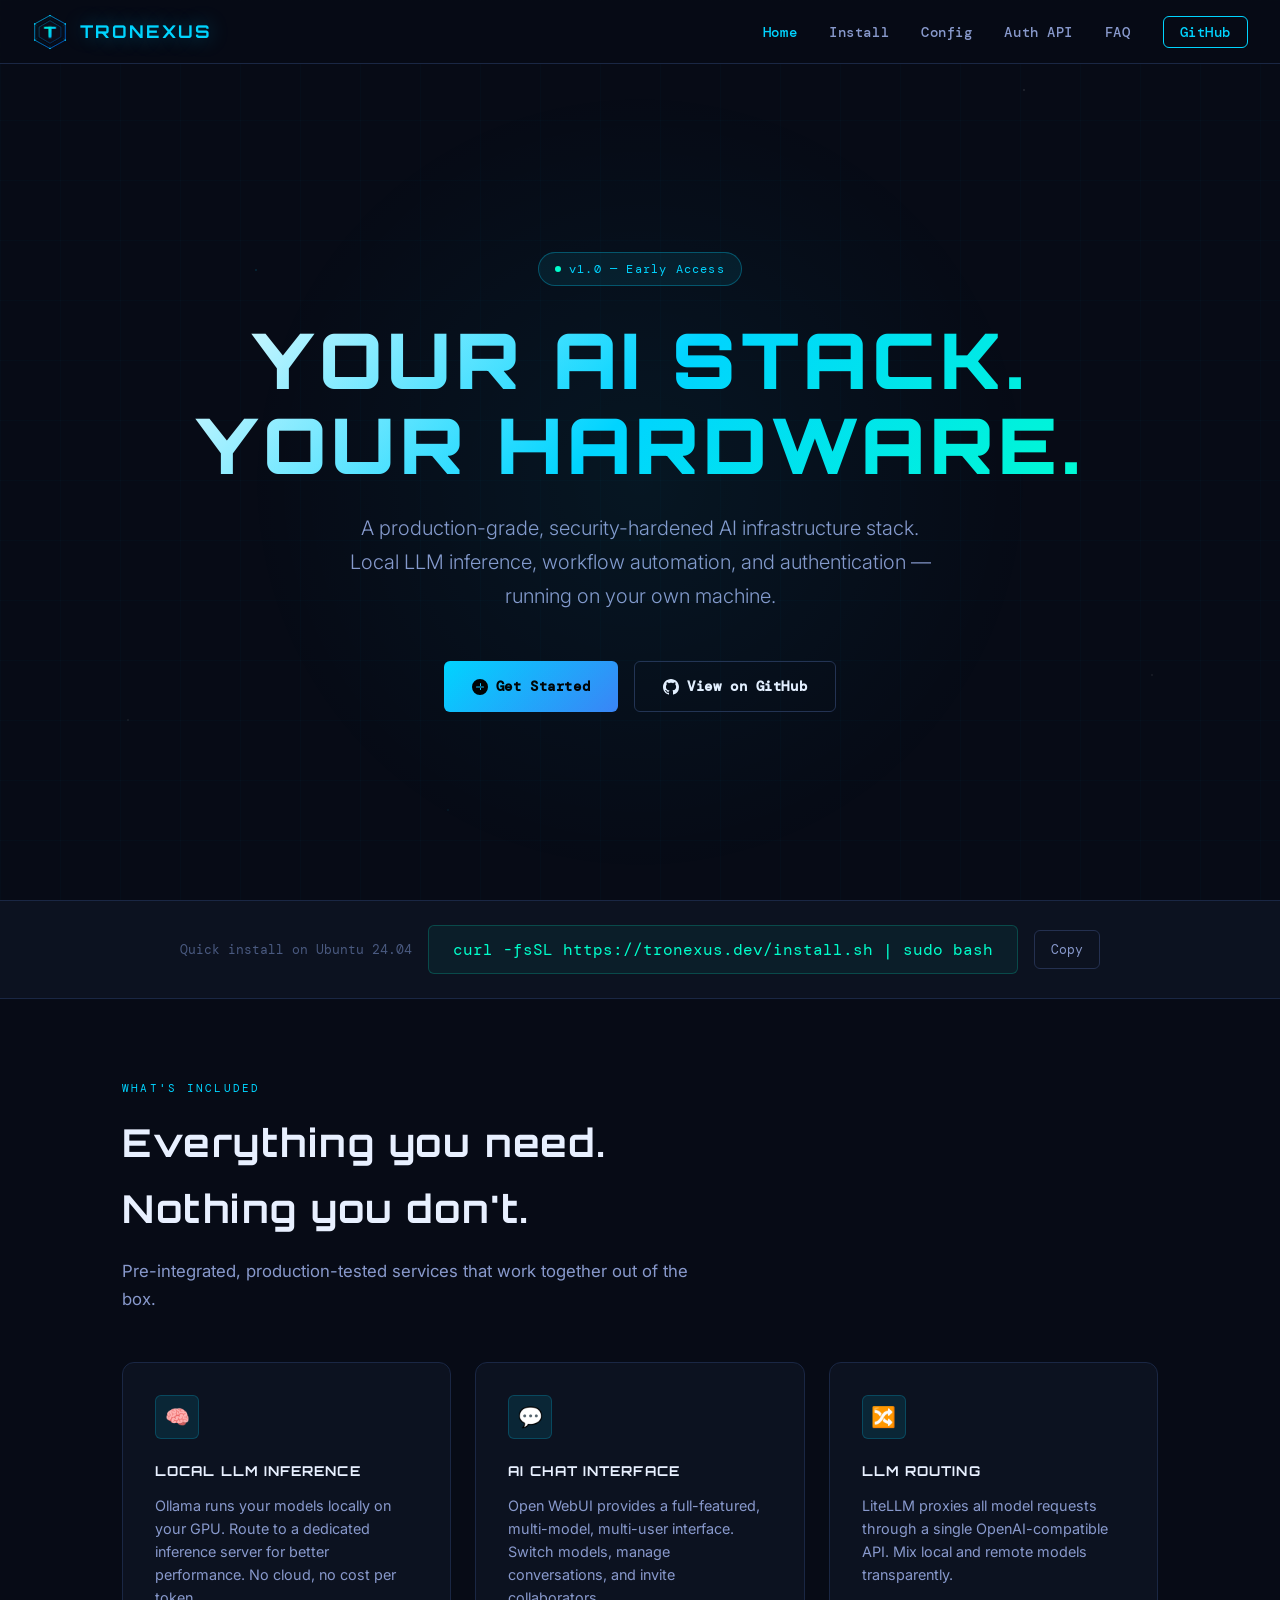
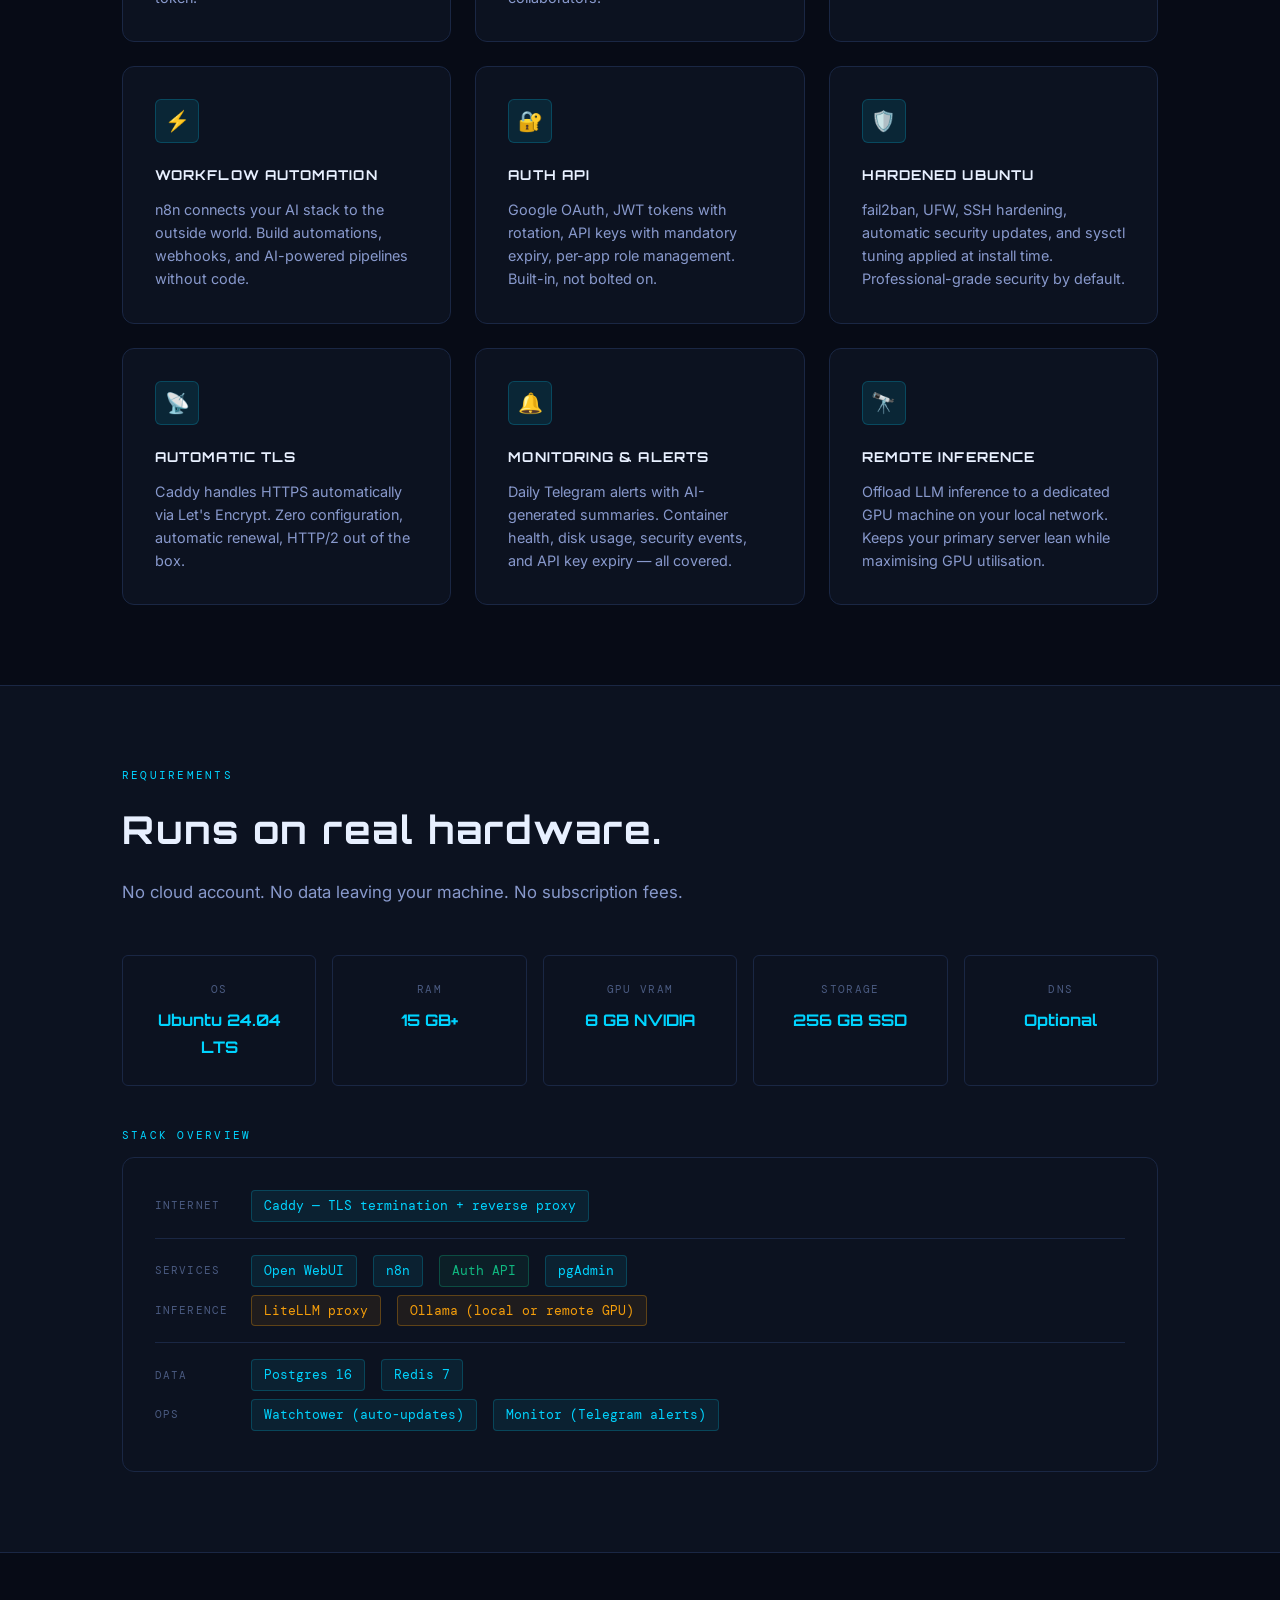
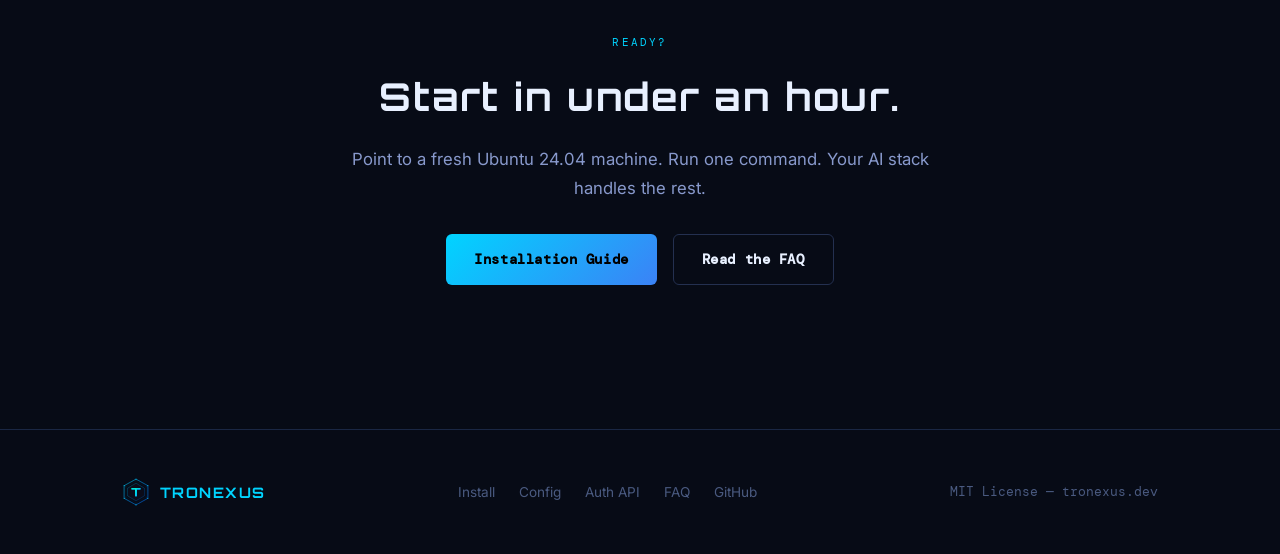
==== website/index.html @ 97d5e2e8 "Add Tronexus website — homepage, docs, FAQ, logo, theme" ====
<!DOCTYPE html>
<html lang="en">
<head>
  <meta charset="UTF-8">
  <meta name="viewport" content="width=device-width, initial-scale=1.0">
  <title>Tronexus — Self-Hosted AI Stack</title>
  <meta name="description" content="A production-grade, security-hardened self-hosted AI stack. Install on your own hardware in under an hour.">
  <link rel="stylesheet" href="css/style.css">
  <link rel="icon" href="img/logo.svg" type="image/svg+xml">
</head>
<body>

<nav>
  <a href="index.html" class="nav-brand">
    <img src="img/logo.svg" alt="Tronexus">
    <span>TRONEXUS</span>
  </a>
  <ul class="nav-links">
    <li><a href="index.html" class="active">Home</a></li>
    <li><a href="docs/installation.html">Install</a></li>
    <li><a href="docs/configuration.html">Config</a></li>
    <li><a href="docs/auth-api.html">Auth API</a></li>
    <li><a href="docs/faq.html">FAQ</a></li>
    <li><a href="https://github.com/Tronexus/tronexus-stack" class="nav-cta">GitHub</a></li>
  </ul>
</nav>

<main>

  <!-- HERO -->
  <section class="hero">
    <div class="hero-glow"></div>
    <div class="container hero-content">
      <div class="hero-badge">v1.0 — Early Access</div>
      <h1>YOUR AI STACK.<br>YOUR HARDWARE.</h1>
      <p class="hero-sub">
        A production-grade, security-hardened AI infrastructure stack.
        Local LLM inference, workflow automation, and authentication — running on your own machine.
      </p>
      <div class="hero-actions">
        <a href="docs/installation.html" class="btn btn-primary">
          <svg width="16" height="16" viewBox="0 0 16 16" fill="currentColor"><path d="M8 0a8 8 0 1 1 0 16A8 8 0 0 1 8 0zm3.5 7.5h-7a.5.5 0 0 0 0 1h7a.5.5 0 0 0 0-1zm-3-3.5a.5.5 0 0 0-.5.5v6a.5.5 0 0 0 1 0v-6a.5.5 0 0 0-.5-.5z"/></svg>
          Get Started
        </a>
        <a href="https://github.com/Tronexus/tronexus-stack" class="btn btn-secondary">
          <svg width="16" height="16" viewBox="0 0 16 16" fill="currentColor"><path d="M8 0C3.58 0 0 3.58 0 8c0 3.54 2.29 6.53 5.47 7.59.4.07.55-.17.55-.38 0-.19-.01-.82-.01-1.49-2.01.37-2.53-.49-2.69-.94-.09-.23-.48-.94-.82-1.13-.28-.15-.68-.52-.01-.53.63-.01 1.08.58 1.23.82.72 1.21 1.87.87 2.33.66.07-.52.28-.87.51-1.07-1.78-.2-3.64-.89-3.64-3.95 0-.87.31-1.59.82-2.15-.08-.2-.36-1.02.08-2.12 0 0 .67-.21 2.2.82.64-.18 1.32-.27 2-.27.68 0 1.36.09 2 .27 1.53-1.04 2.2-.82 2.2-.82.44 1.1.16 1.92.08 2.12.51.56.82 1.27.82 2.15 0 3.07-1.87 3.75-3.65 3.95.29.25.54.73.54 1.48 0 1.07-.01 1.93-.01 2.2 0 .21.15.46.55.38A8.013 8.013 0 0 0 16 8c0-4.42-3.58-8-8-8z"/></svg>
          View on GitHub
        </a>
      </div>
    </div>
  </section>

  <!-- INSTALL STRIP -->
  <div class="install-strip">
    <div class="container">
      <div class="install-cmd">
        <span style="font-family:var(--font-mono);font-size:0.8rem;color:var(--text3);">Quick install on Ubuntu 24.04</span>
        <code>curl -fsSL https://tronexus.dev/install.sh | sudo bash</code>
        <button class="copy-btn" onclick="navigator.clipboard.writeText('curl -fsSL https://tronexus.dev/install.sh | sudo bash');this.textContent='Copied!';setTimeout(()=>this.textContent='Copy',2000)">Copy</button>
      </div>
    </div>
  </div>

  <!-- FEATURES -->
  <section>
    <div class="container">
      <div class="section-label">What's included</div>
      <h2 class="section-title">Everything you need.<br>Nothing you don't.</h2>
      <p class="section-desc">Pre-integrated, production-tested services that work together out of the box.</p>

      <div class="features-grid">
        <div class="feature-card">
          <div class="feature-icon">🧠</div>
          <h3>LOCAL LLM INFERENCE</h3>
          <p>Ollama runs your models locally on your GPU. Route to a dedicated inference server for better performance. No cloud, no cost per token.</p>
        </div>
        <div class="feature-card">
          <div class="feature-icon">💬</div>
          <h3>AI CHAT INTERFACE</h3>
          <p>Open WebUI provides a full-featured, multi-model, multi-user interface. Switch models, manage conversations, and invite collaborators.</p>
        </div>
        <div class="feature-card">
          <div class="feature-icon">🔀</div>
          <h3>LLM ROUTING</h3>
          <p>LiteLLM proxies all model requests through a single OpenAI-compatible API. Mix local and remote models transparently.</p>
        </div>
        <div class="feature-card">
          <div class="feature-icon">⚡</div>
          <h3>WORKFLOW AUTOMATION</h3>
          <p>n8n connects your AI stack to the outside world. Build automations, webhooks, and AI-powered pipelines without code.</p>
        </div>
        <div class="feature-card">
          <div class="feature-icon">🔐</div>
          <h3>AUTH API</h3>
          <p>Google OAuth, JWT tokens with rotation, API keys with mandatory expiry, per-app role management. Built-in, not bolted on.</p>
        </div>
        <div class="feature-card">
          <div class="feature-icon">🛡️</div>
          <h3>HARDENED UBUNTU</h3>
          <p>fail2ban, UFW, SSH hardening, automatic security updates, and sysctl tuning applied at install time. Professional-grade security by default.</p>
        </div>
        <div class="feature-card">
          <div class="feature-icon">📡</div>
          <h3>AUTOMATIC TLS</h3>
          <p>Caddy handles HTTPS automatically via Let's Encrypt. Zero configuration, automatic renewal, HTTP/2 out of the box.</p>
        </div>
        <div class="feature-card">
          <div class="feature-icon">🔔</div>
          <h3>MONITORING & ALERTS</h3>
          <p>Daily Telegram alerts with AI-generated summaries. Container health, disk usage, security events, and API key expiry — all covered.</p>
        </div>
        <div class="feature-card">
          <div class="feature-icon">🔭</div>
          <h3>REMOTE INFERENCE</h3>
          <p>Offload LLM inference to a dedicated GPU machine on your local network. Keeps your primary server lean while maximising GPU utilisation.</p>
        </div>
      </div>
    </div>
  </section>

  <!-- HARDWARE -->
  <section style="background:var(--bg2);border-top:1px solid var(--border);border-bottom:1px solid var(--border);">
    <div class="container">
      <div class="section-label">Requirements</div>
      <h2 class="section-title">Runs on real hardware.</h2>
      <p class="section-desc">No cloud account. No data leaving your machine. No subscription fees.</p>
      <div class="hw-grid">
        <div class="hw-card">
          <div class="hw-label">OS</div>
          <div class="hw-value">Ubuntu 24.04 LTS</div>
        </div>
        <div class="hw-card">
          <div class="hw-label">RAM</div>
          <div class="hw-value">15 GB+</div>
        </div>
        <div class="hw-card">
          <div class="hw-label">GPU VRAM</div>
          <div class="hw-value">8 GB NVIDIA</div>
        </div>
        <div class="hw-card">
          <div class="hw-label">Storage</div>
          <div class="hw-value">256 GB SSD</div>
        </div>
        <div class="hw-card">
          <div class="hw-label">DNS</div>
          <div class="hw-value">Optional</div>
        </div>
      </div>

      <div style="margin-top:2.5rem;">
        <div class="section-label">Stack overview</div>
        <div class="stack-diagram">
          <div class="layer">
            <span class="layer-label">Internet</span>
            <span class="stack-badge">Caddy — TLS termination + reverse proxy</span>
          </div>
          <hr class="stack-divider">
          <div class="layer">
            <span class="layer-label">Services</span>
            <span class="stack-badge">Open WebUI</span>
            <span class="stack-badge">n8n</span>
            <span class="stack-badge green">Auth API</span>
            <span class="stack-badge">pgAdmin</span>
          </div>
          <div class="layer">
            <span class="layer-label">Inference</span>
            <span class="stack-badge yellow">LiteLLM proxy</span>
            <span class="stack-badge yellow">Ollama (local or remote GPU)</span>
          </div>
          <hr class="stack-divider">
          <div class="layer">
            <span class="layer-label">Data</span>
            <span class="stack-badge">Postgres 16</span>
            <span class="stack-badge">Redis 7</span>
          </div>
          <div class="layer">
            <span class="layer-label">Ops</span>
            <span class="stack-badge">Watchtower (auto-updates)</span>
            <span class="stack-badge">Monitor (Telegram alerts)</span>
          </div>
        </div>
      </div>
    </div>
  </section>

  <!-- CTA -->
  <section>
    <div class="container" style="text-align:center;">
      <div class="section-label">Ready?</div>
      <h2 class="section-title">Start in under an hour.</h2>
      <p class="section-desc" style="margin:0 auto 2rem;">
        Point to a fresh Ubuntu 24.04 machine. Run one command. Your AI stack handles the rest.
      </p>
      <div class="hero-actions">
        <a href="docs/installation.html" class="btn btn-primary">Installation Guide</a>
        <a href="docs/faq.html" class="btn btn-secondary">Read the FAQ</a>
      </div>
    </div>
  </section>

</main>

<footer>
  <div class="container">
    <div class="footer-inner">
      <a href="index.html" class="footer-brand">
        <img src="img/logo.svg" alt="Tronexus">
        <span>TRONEXUS</span>
      </a>
      <ul class="footer-links">
        <li><a href="docs/installation.html">Install</a></li>
        <li><a href="docs/configuration.html">Config</a></li>
        <li><a href="docs/auth-api.html">Auth API</a></li>
        <li><a href="docs/faq.html">FAQ</a></li>
        <li><a href="https://github.com/Tronexus/tronexus-stack">GitHub</a></li>
      </ul>
      <span class="footer-copy">MIT License — tronexus.dev</span>
    </div>
  </div>
</footer>

</body>
</html>
---- website/css/style.css ----
/* =============================================================================
   TRONEXUS — Stylesheet
   Theme: Deep Space / Federation Computing
   ============================================================================= */

@import url('https://fonts.googleapis.com/css2?family=Orbitron:wght@400;600;700;900&family=DM+Mono:ital,wght@0,300;0,400;0,500;1,300&family=Inter:wght@300;400;500;600&display=swap');

/* Variables */
:root {
  --bg:          #070b16;
  --bg2:         #0c1220;
  --bg3:         #111827;
  --border:      #1a2744;
  --border2:     #243050;
  --cyan:        #00d4ff;
  --cyan2:       #00ffcc;
  --blue:        #0ea5e9;
  --blue2:       #3b82f6;
  --text:        #e8f0ff;
  --text2:       #8899cc;
  --text3:       #4a5a80;
  --warning:     #f59e0b;
  --success:     #10b981;
  --font-display: 'Orbitron', monospace;
  --font-mono:    'DM Mono', monospace;
  --font-body:    'Inter', sans-serif;
  --glow-cyan:   0 0 20px rgba(0, 212, 255, 0.4);
  --glow-blue:   0 0 20px rgba(14, 165, 233, 0.3);
  --radius:      6px;
  --radius-lg:   12px;
}

/* Reset */
*, *::before, *::after { box-sizing: border-box; margin: 0; padding: 0; }

html { scroll-behavior: smooth; }

body {
  background: var(--bg);
  color: var(--text);
  font-family: var(--font-body);
  font-size: 16px;
  line-height: 1.7;
  overflow-x: hidden;
}

/* Star field background */
body::before {
  content: '';
  position: fixed;
  inset: 0;
  background-image:
    radial-gradient(1px 1px at 20% 30%, rgba(0,212,255,0.4) 0%, transparent 100%),
    radial-gradient(1px 1px at 80% 10%, rgba(255,255,255,0.3) 0%, transparent 100%),
    radial-gradient(1px 1px at 50% 60%, rgba(0,212,255,0.2) 0%, transparent 100%),
    radial-gradient(1px 1px at 10% 80%, rgba(255,255,255,0.2) 0%, transparent 100%),
    radial-gradient(1px 1px at 70% 50%, rgba(255,255,255,0.15) 0%, transparent 100%),
    radial-gradient(1px 1px at 35% 90%, rgba(0,212,255,0.2) 0%, transparent 100%),
    radial-gradient(1px 1px at 90% 75%, rgba(255,255,255,0.2) 0%, transparent 100%);
  pointer-events: none;
  z-index: 0;
}

/* Grid overlay */
body::after {
  content: '';
  position: fixed;
  inset: 0;
  background-image:
    linear-gradient(rgba(0,212,255,0.02) 1px, transparent 1px),
    linear-gradient(90deg, rgba(0,212,255,0.02) 1px, transparent 1px);
  background-size: 60px 60px;
  pointer-events: none;
  z-index: 0;
}

/* ── NAV ──────────────────────────────────────────────────────────────────── */
nav {
  position: fixed;
  top: 0;
  left: 0;
  right: 0;
  z-index: 100;
  background: rgba(7,11,22,0.92);
  backdrop-filter: blur(12px);
  border-bottom: 1px solid var(--border);
  padding: 0 2rem;
  height: 64px;
  display: flex;
  align-items: center;
  justify-content: space-between;
}

.nav-brand {
  display: flex;
  align-items: center;
  gap: 12px;
  text-decoration: none;
}

.nav-brand img { width: 36px; height: 36px; }

.nav-brand span {
  font-family: var(--font-display);
  font-size: 1.1rem;
  font-weight: 700;
  color: var(--cyan);
  letter-spacing: 0.12em;
  text-shadow: var(--glow-cyan);
}

.nav-links {
  display: flex;
  align-items: center;
  gap: 2rem;
  list-style: none;
}

.nav-links a {
  color: var(--text2);
  text-decoration: none;
  font-size: 0.875rem;
  font-weight: 500;
  letter-spacing: 0.04em;
  transition: color 0.2s;
  font-family: var(--font-mono);
}

.nav-links a:hover { color: var(--cyan); }
.nav-links a.active { color: var(--cyan); }

.nav-cta {
  background: transparent;
  border: 1px solid var(--cyan);
  color: var(--cyan) !important;
  padding: 6px 16px;
  border-radius: var(--radius);
  transition: background 0.2s, box-shadow 0.2s !important;
}

.nav-cta:hover {
  background: rgba(0,212,255,0.1) !important;
  box-shadow: var(--glow-cyan) !important;
}

/* ── LAYOUT ──────────────────────────────────────────────────────────────── */
main {
  position: relative;
  z-index: 1;
  padding-top: 64px;
}

.container {
  max-width: 1100px;
  margin: 0 auto;
  padding: 0 2rem;
}

.container-narrow {
  max-width: 800px;
  margin: 0 auto;
  padding: 0 2rem;
}

section { padding: 5rem 0; }

/* ── HERO ─────────────────────────────────────────────────────────────────── */
.hero {
  min-height: calc(100vh - 64px);
  display: flex;
  align-items: center;
  position: relative;
  overflow: hidden;
  padding: 4rem 0;
}

.hero-glow {
  position: absolute;
  width: 800px;
  height: 800px;
  border-radius: 50%;
  background: radial-gradient(circle, rgba(0,212,255,0.06) 0%, transparent 70%);
  top: 50%;
  left: 50%;
  transform: translate(-50%, -50%);
  pointer-events: none;
}

.hero-content {
  text-align: center;
  width: 100%;
}

.hero-badge {
  display: inline-flex;
  align-items: center;
  gap: 8px;
  background: rgba(0,212,255,0.08);
  border: 1px solid rgba(0,212,255,0.3);
  border-radius: 100px;
  padding: 6px 16px;
  font-family: var(--font-mono);
  font-size: 0.75rem;
  color: var(--cyan);
  letter-spacing: 0.1em;
  margin-bottom: 2rem;
}

.hero-badge::before {
  content: '';
  width: 6px;
  height: 6px;
  border-radius: 50%;
  background: var(--cyan2);
  animation: pulse 2s infinite;
}

@keyframes pulse {
  0%, 100% { opacity: 1; transform: scale(1); }
  50% { opacity: 0.5; transform: scale(0.8); }
}

.hero h1 {
  font-family: var(--font-display);
  font-size: clamp(2.5rem, 6vw, 5rem);
  font-weight: 900;
  letter-spacing: 0.06em;
  line-height: 1.1;
  background: linear-gradient(135deg, #ffffff 0%, #00d4ff 50%, #00ffcc 100%);
  -webkit-background-clip: text;
  -webkit-text-fill-color: transparent;
  background-clip: text;
  margin-bottom: 1.5rem;
}

.hero-sub {
  font-size: 1.25rem;
  color: var(--text2);
  max-width: 600px;
  margin: 0 auto 3rem;
  font-weight: 300;
}

.hero-actions {
  display: flex;
  gap: 1rem;
  justify-content: center;
  flex-wrap: wrap;
}

/* ── BUTTONS ──────────────────────────────────────────────────────────────── */
.btn {
  display: inline-flex;
  align-items: center;
  gap: 8px;
  padding: 12px 28px;
  border-radius: var(--radius);
  font-size: 0.9rem;
  font-weight: 600;
  text-decoration: none;
  cursor: pointer;
  border: none;
  transition: all 0.2s;
  font-family: var(--font-mono);
  letter-spacing: 0.04em;
}

.btn-primary {
  background: linear-gradient(135deg, var(--cyan), var(--blue2));
  color: #000;
}

.btn-primary:hover {
  box-shadow: 0 0 30px rgba(0,212,255,0.5);
  transform: translateY(-1px);
}

.btn-secondary {
  background: transparent;
  color: var(--text);
  border: 1px solid var(--border2);
}

.btn-secondary:hover {
  border-color: var(--cyan);
  color: var(--cyan);
  background: rgba(0,212,255,0.05);
}

/* ── INSTALL STRIP ────────────────────────────────────────────────────────── */
.install-strip {
  background: var(--bg2);
  border-top: 1px solid var(--border);
  border-bottom: 1px solid var(--border);
  padding: 1.5rem 0;
}

.install-cmd {
  display: flex;
  align-items: center;
  justify-content: center;
  gap: 1rem;
  flex-wrap: wrap;
}

.install-cmd code {
  font-family: var(--font-mono);
  font-size: 1rem;
  color: var(--cyan2);
  background: rgba(0,255,204,0.05);
  border: 1px solid rgba(0,255,204,0.2);
  padding: 10px 24px;
  border-radius: var(--radius);
}

.install-cmd .copy-btn {
  background: transparent;
  border: 1px solid var(--border2);
  color: var(--text2);
  padding: 10px 16px;
  border-radius: var(--radius);
  cursor: pointer;
  font-family: var(--font-mono);
  font-size: 0.8rem;
  transition: all 0.2s;
}

.install-cmd .copy-btn:hover {
  border-color: var(--cyan);
  color: var(--cyan);
}

/* ── SECTION HEADINGS ─────────────────────────────────────────────────────── */
.section-label {
  font-family: var(--font-mono);
  font-size: 0.7rem;
  letter-spacing: 0.2em;
  color: var(--cyan);
  text-transform: uppercase;
  margin-bottom: 0.75rem;
}

.section-title {
  font-family: var(--font-display);
  font-size: clamp(1.5rem, 3vw, 2.5rem);
  font-weight: 700;
  color: var(--text);
  letter-spacing: 0.04em;
  margin-bottom: 1rem;
}

.section-desc {
  color: var(--text2);
  font-size: 1.05rem;
  max-width: 600px;
  margin-bottom: 3rem;
}

/* ── FEATURES GRID ────────────────────────────────────────────────────────── */
.features-grid {
  display: grid;
  grid-template-columns: repeat(auto-fit, minmax(300px, 1fr));
  gap: 1.5rem;
}

.feature-card {
  background: var(--bg2);
  border: 1px solid var(--border);
  border-radius: var(--radius-lg);
  padding: 2rem;
  position: relative;
  overflow: hidden;
  transition: border-color 0.2s, transform 0.2s;
}

.feature-card::before {
  content: '';
  position: absolute;
  top: 0;
  left: 0;
  right: 0;
  height: 1px;
  background: linear-gradient(90deg, transparent, var(--cyan), transparent);
  opacity: 0;
  transition: opacity 0.2s;
}

.feature-card:hover {
  border-color: var(--border2);
  transform: translateY(-2px);
}

.feature-card:hover::before { opacity: 1; }

.feature-icon {
  width: 44px;
  height: 44px;
  border-radius: var(--radius);
  background: rgba(0,212,255,0.1);
  border: 1px solid rgba(0,212,255,0.2);
  display: flex;
  align-items: center;
  justify-content: center;
  margin-bottom: 1.25rem;
  font-size: 1.25rem;
}

.feature-card h3 {
  font-family: var(--font-display);
  font-size: 0.85rem;
  font-weight: 700;
  letter-spacing: 0.08em;
  color: var(--text);
  margin-bottom: 0.75rem;
}

.feature-card p {
  color: var(--text2);
  font-size: 0.9rem;
  line-height: 1.6;
}

/* ── HARDWARE SECTION ─────────────────────────────────────────────────────── */
.hw-grid {
  display: grid;
  grid-template-columns: repeat(auto-fit, minmax(180px, 1fr));
  gap: 1rem;
}

.hw-card {
  background: var(--bg2);
  border: 1px solid var(--border);
  border-radius: var(--radius);
  padding: 1.5rem;
  text-align: center;
}

.hw-card .hw-label {
  font-family: var(--font-mono);
  font-size: 0.7rem;
  letter-spacing: 0.12em;
  color: var(--text3);
  text-transform: uppercase;
  margin-bottom: 0.5rem;
}

.hw-card .hw-value {
  font-family: var(--font-display);
  font-size: 1rem;
  font-weight: 700;
  color: var(--cyan);
}

/* ── STACK DIAGRAM ────────────────────────────────────────────────────────── */
.stack-diagram {
  background: var(--bg2);
  border: 1px solid var(--border);
  border-radius: var(--radius-lg);
  padding: 2rem;
  font-family: var(--font-mono);
  font-size: 0.85rem;
  color: var(--text2);
  overflow-x: auto;
}

.stack-diagram .layer {
  display: flex;
  gap: 1rem;
  margin-bottom: 0.5rem;
  align-items: center;
}

.stack-diagram .layer-label {
  color: var(--text3);
  font-size: 0.7rem;
  letter-spacing: 0.1em;
  min-width: 80px;
  text-transform: uppercase;
}

.stack-badge {
  background: rgba(0,212,255,0.08);
  border: 1px solid rgba(0,212,255,0.2);
  color: var(--cyan);
  padding: 4px 12px;
  border-radius: 4px;
  font-size: 0.8rem;
  white-space: nowrap;
}

.stack-badge.green {
  background: rgba(16,185,129,0.08);
  border-color: rgba(16,185,129,0.3);
  color: var(--success);
}

.stack-badge.yellow {
  background: rgba(245,158,11,0.08);
  border-color: rgba(245,158,11,0.3);
  color: var(--warning);
}

.stack-divider {
  border: none;
  border-top: 1px solid var(--border);
  margin: 1rem 0;
}

/* ── DOCS LAYOUT ──────────────────────────────────────────────────────────── */
.docs-layout {
  display: grid;
  grid-template-columns: 260px 1fr;
  gap: 3rem;
  align-items: start;
  padding-top: 2rem;
}

.docs-sidebar {
  position: sticky;
  top: 80px;
}

.docs-sidebar nav { position: static; background: none; border: none; padding: 0; height: auto; display: block; }

.sidebar-section {
  margin-bottom: 2rem;
}

.sidebar-section-title {
  font-family: var(--font-mono);
  font-size: 0.65rem;
  letter-spacing: 0.2em;
  text-transform: uppercase;
  color: var(--text3);
  margin-bottom: 0.75rem;
  padding-bottom: 0.5rem;
  border-bottom: 1px solid var(--border);
}

.sidebar-links {
  list-style: none;
  display: flex;
  flex-direction: column;
  gap: 2px;
}

.sidebar-links a {
  display: block;
  padding: 6px 10px;
  color: var(--text2);
  text-decoration: none;
  font-size: 0.875rem;
  border-radius: 4px;
  border-left: 2px solid transparent;
  transition: all 0.15s;
}

.sidebar-links a:hover {
  color: var(--text);
  background: rgba(255,255,255,0.03);
  border-left-color: var(--border2);
}

.sidebar-links a.active {
  color: var(--cyan);
  background: rgba(0,212,255,0.06);
  border-left-color: var(--cyan);
}

/* ── DOCS CONTENT ─────────────────────────────────────────────────────────── */
.docs-content h1 {
  font-family: var(--font-display);
  font-size: 2rem;
  font-weight: 700;
  letter-spacing: 0.04em;
  color: var(--text);
  margin-bottom: 0.5rem;
}

.docs-content .page-meta {
  font-family: var(--font-mono);
  font-size: 0.75rem;
  color: var(--text3);
  margin-bottom: 2.5rem;
  padding-bottom: 1.5rem;
  border-bottom: 1px solid var(--border);
}

.docs-content h2 {
  font-family: var(--font-display);
  font-size: 1.2rem;
  font-weight: 700;
  letter-spacing: 0.06em;
  color: var(--text);
  margin: 3rem 0 1rem;
  padding-top: 1rem;
  border-top: 1px solid var(--border);
}

.docs-content h2:first-of-type { border-top: none; padding-top: 0; margin-top: 0; }

.docs-content h3 {
  font-family: var(--font-mono);
  font-size: 0.95rem;
  font-weight: 500;
  color: var(--cyan);
  margin: 2rem 0 0.75rem;
  letter-spacing: 0.04em;
}

.docs-content p {
  color: var(--text2);
  margin-bottom: 1rem;
  font-size: 0.95rem;
}

.docs-content ul, .docs-content ol {
  color: var(--text2);
  font-size: 0.95rem;
  padding-left: 1.5rem;
  margin-bottom: 1rem;
}

.docs-content li { margin-bottom: 0.4rem; }

.docs-content code {
  font-family: var(--font-mono);
  font-size: 0.85em;
  background: rgba(0,212,255,0.06);
  border: 1px solid rgba(0,212,255,0.15);
  padding: 2px 6px;
  border-radius: 3px;
  color: var(--cyan2);
}

.docs-content pre {
  background: var(--bg2);
  border: 1px solid var(--border);
  border-radius: var(--radius);
  padding: 1.5rem;
  overflow-x: auto;
  margin: 1.5rem 0;
  position: relative;
}

.docs-content pre code {
  background: none;
  border: none;
  padding: 0;
  font-size: 0.85rem;
  color: var(--text2);
}

/* Config table */
.config-table {
  width: 100%;
  border-collapse: collapse;
  margin: 1.5rem 0;
  font-size: 0.875rem;
}

.config-table th {
  background: var(--bg2);
  color: var(--text3);
  font-family: var(--font-mono);
  font-size: 0.7rem;
  letter-spacing: 0.1em;
  text-transform: uppercase;
  padding: 10px 16px;
  text-align: left;
  border-bottom: 1px solid var(--border);
  font-weight: 500;
}

.config-table td {
  padding: 10px 16px;
  border-bottom: 1px solid var(--border);
  color: var(--text2);
  vertical-align: top;
}

.config-table td:first-child {
  font-family: var(--font-mono);
  font-size: 0.8rem;
  color: var(--cyan2);
  white-space: nowrap;
}

.config-table tr:last-child td { border-bottom: none; }
.config-table tr:hover td { background: rgba(255,255,255,0.015); }

/* Alert boxes */
.alert {
  border-radius: var(--radius);
  padding: 1rem 1.25rem;
  margin: 1.5rem 0;
  font-size: 0.9rem;
  border-left: 3px solid;
}

.alert-info {
  background: rgba(14,165,233,0.08);
  border-color: var(--blue);
  color: var(--text2);
}

.alert-warning {
  background: rgba(245,158,11,0.08);
  border-color: var(--warning);
  color: var(--text2);
}

.alert-success {
  background: rgba(16,185,129,0.08);
  border-color: var(--success);
  color: var(--text2);
}

.alert strong { color: var(--text); }

/* ── FAQ ──────────────────────────────────────────────────────────────────── */
.faq-item {
  border: 1px solid var(--border);
  border-radius: var(--radius);
  margin-bottom: 0.75rem;
  overflow: hidden;
}

.faq-question {
  width: 100%;
  background: var(--bg2);
  border: none;
  color: var(--text);
  padding: 1.25rem 1.5rem;
  text-align: left;
  cursor: pointer;
  font-size: 0.95rem;
  font-weight: 500;
  display: flex;
  justify-content: space-between;
  align-items: center;
  transition: background 0.15s;
  font-family: var(--font-body);
}

.faq-question:hover { background: var(--bg3); }

.faq-question .arrow {
  color: var(--cyan);
  transition: transform 0.2s;
  font-size: 1.2rem;
  flex-shrink: 0;
}

.faq-item.open .arrow { transform: rotate(45deg); }

.faq-answer {
  display: none;
  padding: 1.25rem 1.5rem;
  color: var(--text2);
  font-size: 0.9rem;
  line-height: 1.7;
  border-top: 1px solid var(--border);
  background: var(--bg);
}

.faq-item.open .faq-answer { display: block; }

/* ── FOOTER ───────────────────────────────────────────────────────────────── */
footer {
  position: relative;
  z-index: 1;
  border-top: 1px solid var(--border);
  padding: 3rem 0;
  margin-top: 4rem;
}

.footer-inner {
  display: flex;
  align-items: center;
  justify-content: space-between;
  flex-wrap: wrap;
  gap: 1.5rem;
}

.footer-brand {
  display: flex;
  align-items: center;
  gap: 10px;
  text-decoration: none;
}

.footer-brand img { width: 28px; height: 28px; }

.footer-brand span {
  font-family: var(--font-display);
  font-size: 0.9rem;
  font-weight: 700;
  color: var(--cyan);
  letter-spacing: 0.1em;
}

.footer-links {
  display: flex;
  gap: 1.5rem;
  list-style: none;
}

.footer-links a {
  color: var(--text3);
  text-decoration: none;
  font-size: 0.85rem;
  transition: color 0.15s;
}

.footer-links a:hover { color: var(--text2); }

.footer-copy {
  color: var(--text3);
  font-size: 0.8rem;
  font-family: var(--font-mono);
}

/* ── UTILITIES ────────────────────────────────────────────────────────────── */
.text-cyan { color: var(--cyan); }
.text-mono { font-family: var(--font-mono); }
.mt-0 { margin-top: 0; }
.mb-2 { margin-bottom: 2rem; }

/* Horizontal rule */
hr {
  border: none;
  border-top: 1px solid var(--border);
  margin: 2.5rem 0;
}

/* ── RESPONSIVE ───────────────────────────────────────────────────────────── */
@media (max-width: 768px) {
  .nav-links { display: none; }
  .docs-layout { grid-template-columns: 1fr; }
  .docs-sidebar { display: none; }
  .hero h1 { font-size: 2.2rem; }
  .footer-inner { flex-direction: column; align-items: flex-start; }
}
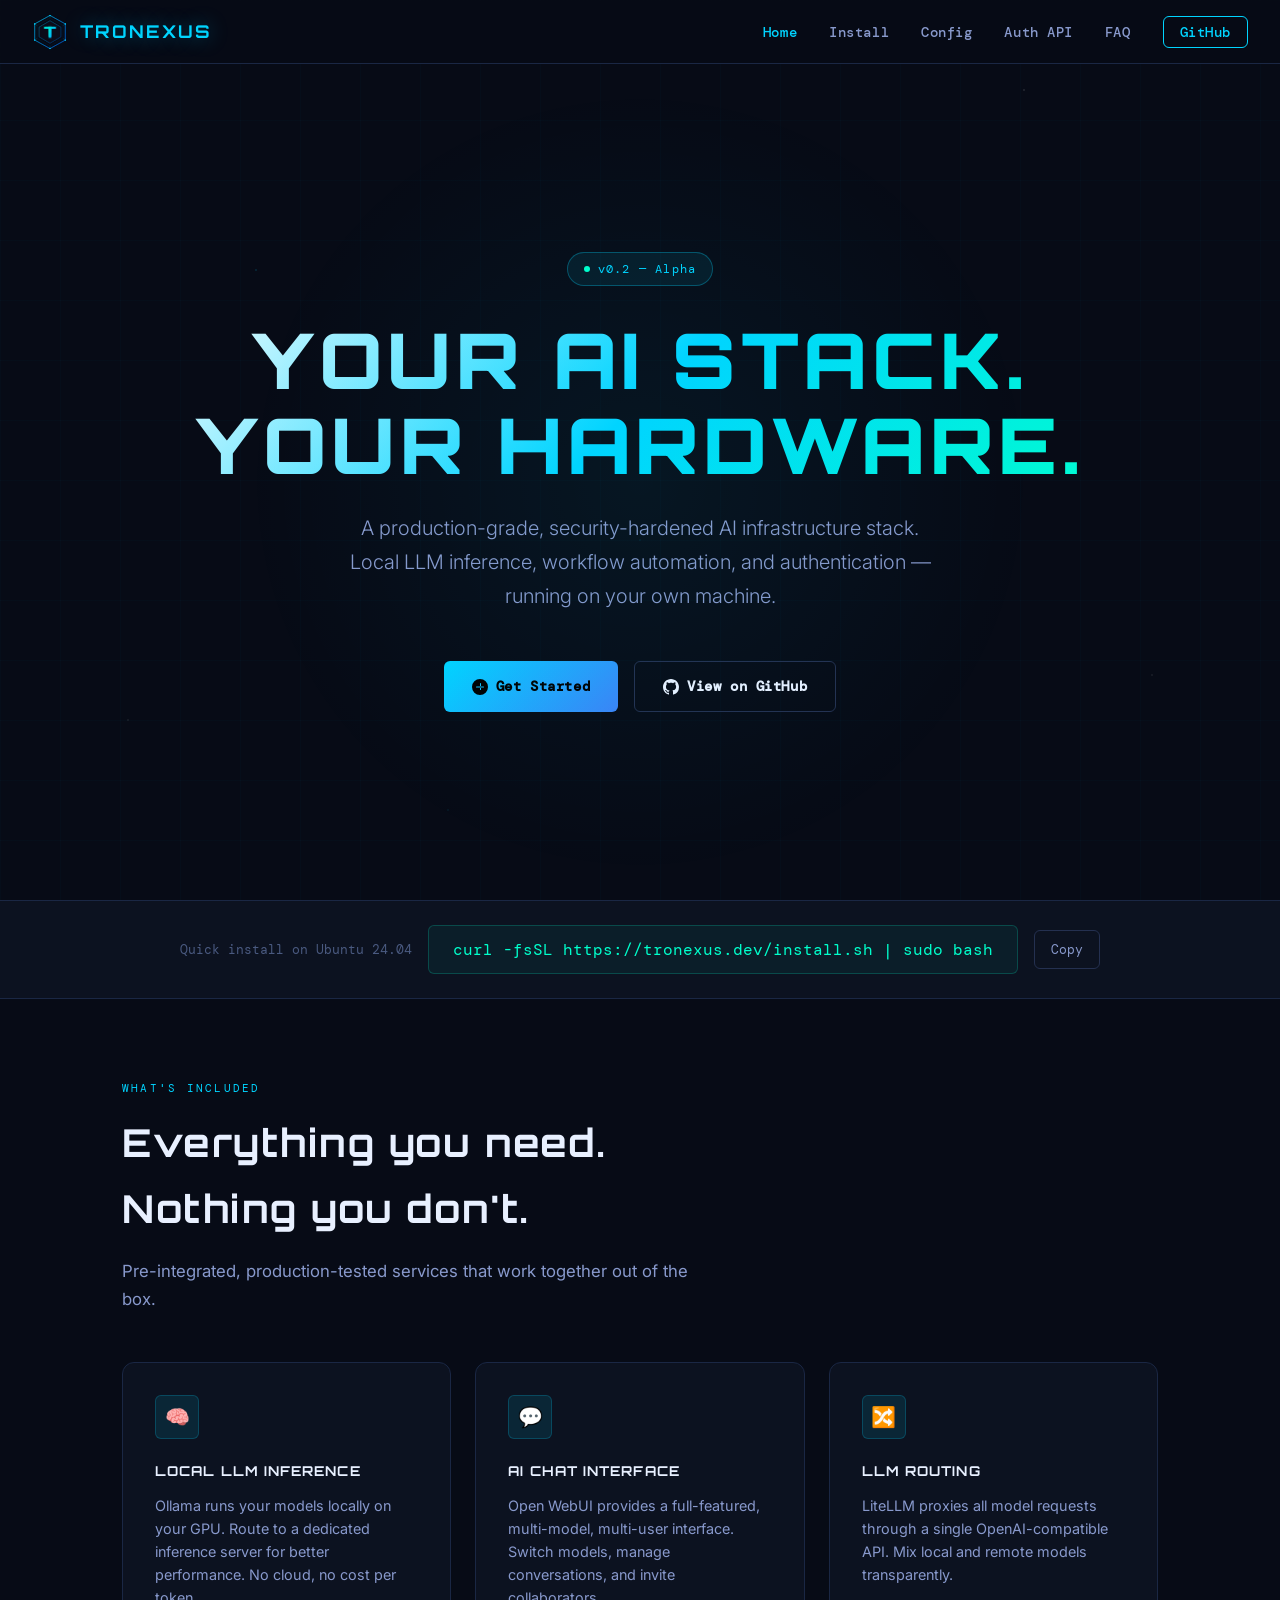
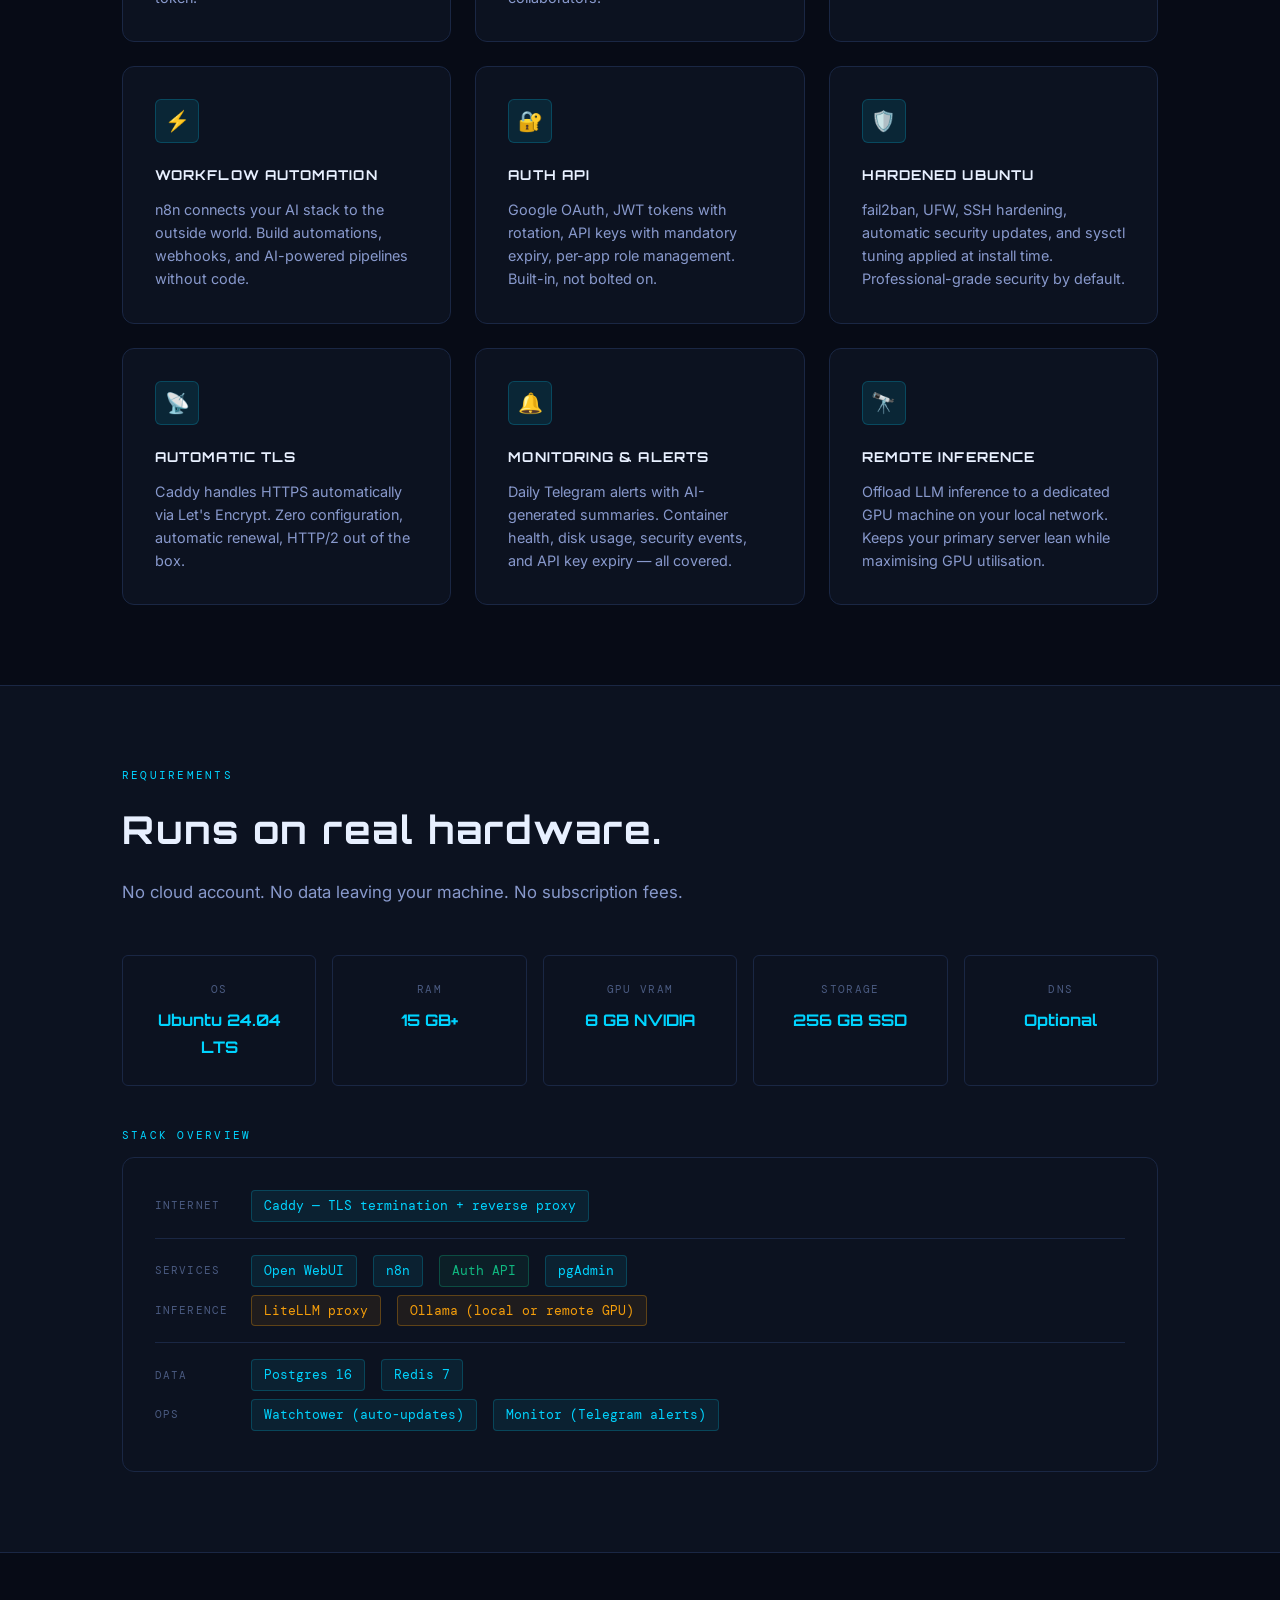
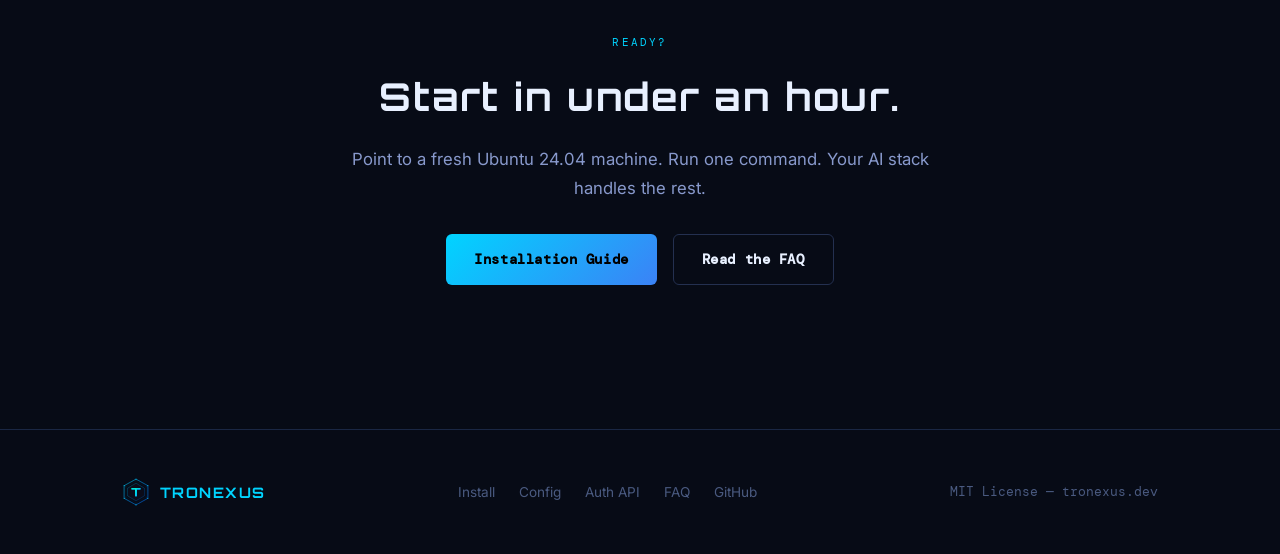
==== commit 07d06d74: "Website: show v0.2 alpha instead of v1.0 early access Align the homepage badge and the FAQ wording w" ====
--- a/website/index.html
+++ b/website/index.html
@@ -31,7 +31,7 @@
   <section class="hero">
     <div class="hero-glow"></div>
     <div class="container hero-content">
-      <div class="hero-badge">v1.0 — Early Access</div>
+      <div class="hero-badge">v0.2 — Alpha</div>
       <h1>YOUR AI STACK.<br>YOUR HARDWARE.</h1>
       <p class="hero-sub">
         A production-grade, security-hardened AI infrastructure stack.
